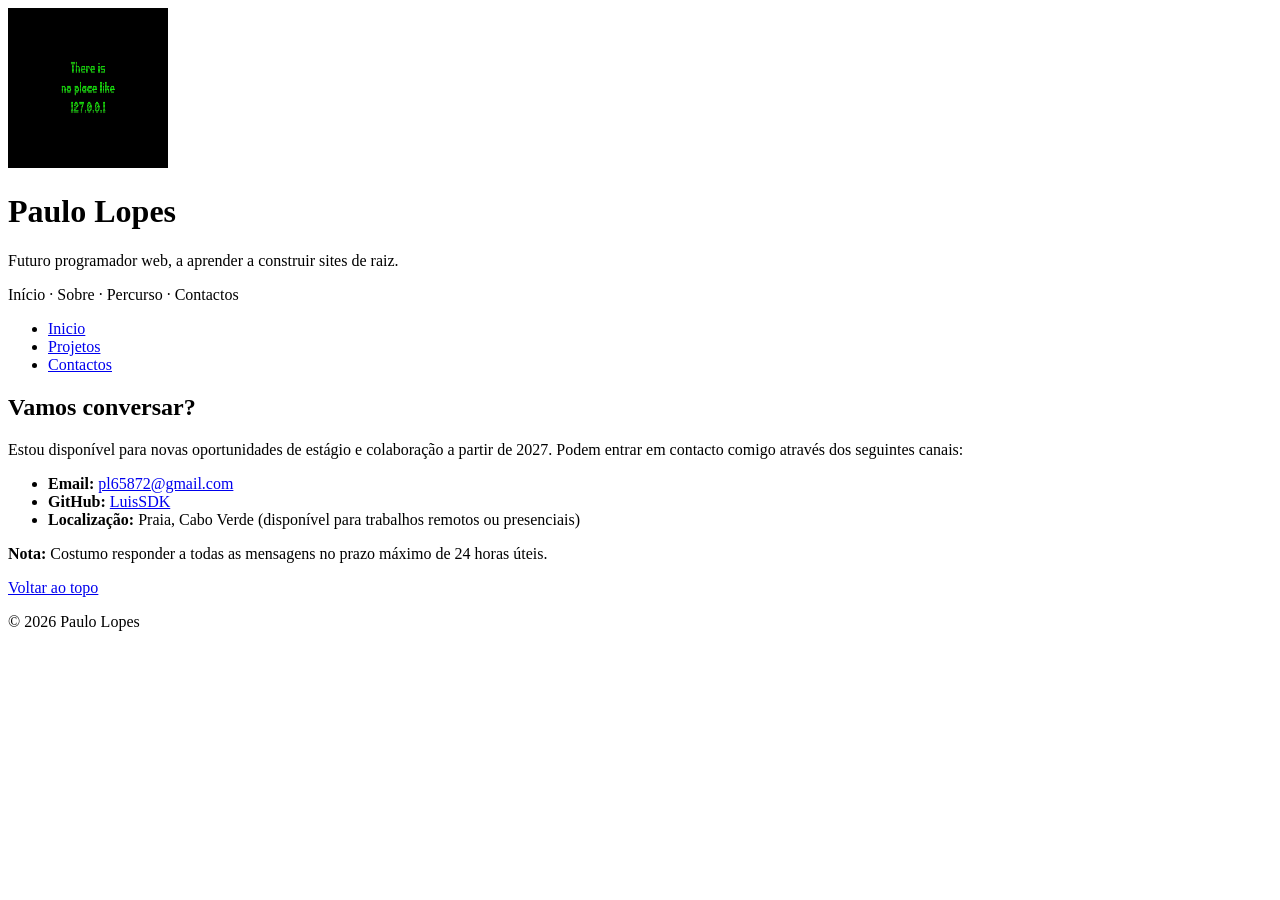
==== contactos.html @ 20312d38 "Adiciona navegacao multi-paginas listas e tabelas acessiveis" ====
<!DOCTYPE html>
<html lang="pt-PT">
<head>
    <meta charset="UTF-8">
    <meta name="viewport" content="width=device-width, initial-scale=1.0">
    <title>Paulo Lopes | Contactos</title>
</head>
<body>
    <header id="topo">
      <!-- Apresentação e Imagem -->
      <img
        src="imagens/foto.jpg"
        alt="foto de Paulo Lopes"
        width="160"
        height="160"
      />
      <h1>Paulo Lopes</h1>
      <p>
        Futuro programador web, a aprender a construir sites de raiz.
      </p>
      <nav>
        <p>Início · Sobre · Percurso · Contactos</p>
        <ul>
          <li><a href="index.html">Inicio</a></li>
          <li><a href="projetos.html">Projetos</a></li>
          <li><a href="contactos.html">Contactos</a></li>
        </ul>
      </nav> 
    </header>

    <main>
      <section>
        <h2>Vamos conversar?</h2>
        <p>
            Estou disponível para novas oportunidades de estágio e colaboração a 
            partir de 2027. Podem entrar em contacto comigo através dos seguintes 
            canais:
        </p>

        <ul>
          <li>
            <strong>Email:</strong>
            <a href="mailto:pl65872@gmail.com">pl65872@gmail.com</a>
          </li>
          <li>
            <strong>GitHub:</strong>
            <a href="https://github.com/LuisSDK" target="_blank" rel="noopener noreferrer">LuisSDK</a>
          </li>
          <li>
            <strong>Localização:</strong> Praia, Cabo Verde (disponível para trabalhos remotos ou presenciais)  
          </li>
        </ul>
        <aside>
          <p>
            <strong>Nota:</strong> Costumo responder a todas as mensagens no
            prazo máximo de 24 horas úteis.
          </p>
        </aside>
      </section>
    </main>

    <a href="#topo">Voltar ao topo</a>

    <footer>
      <p>&copy; 2026 Paulo Lopes</p>
    </footer>
    
</body>
</html>
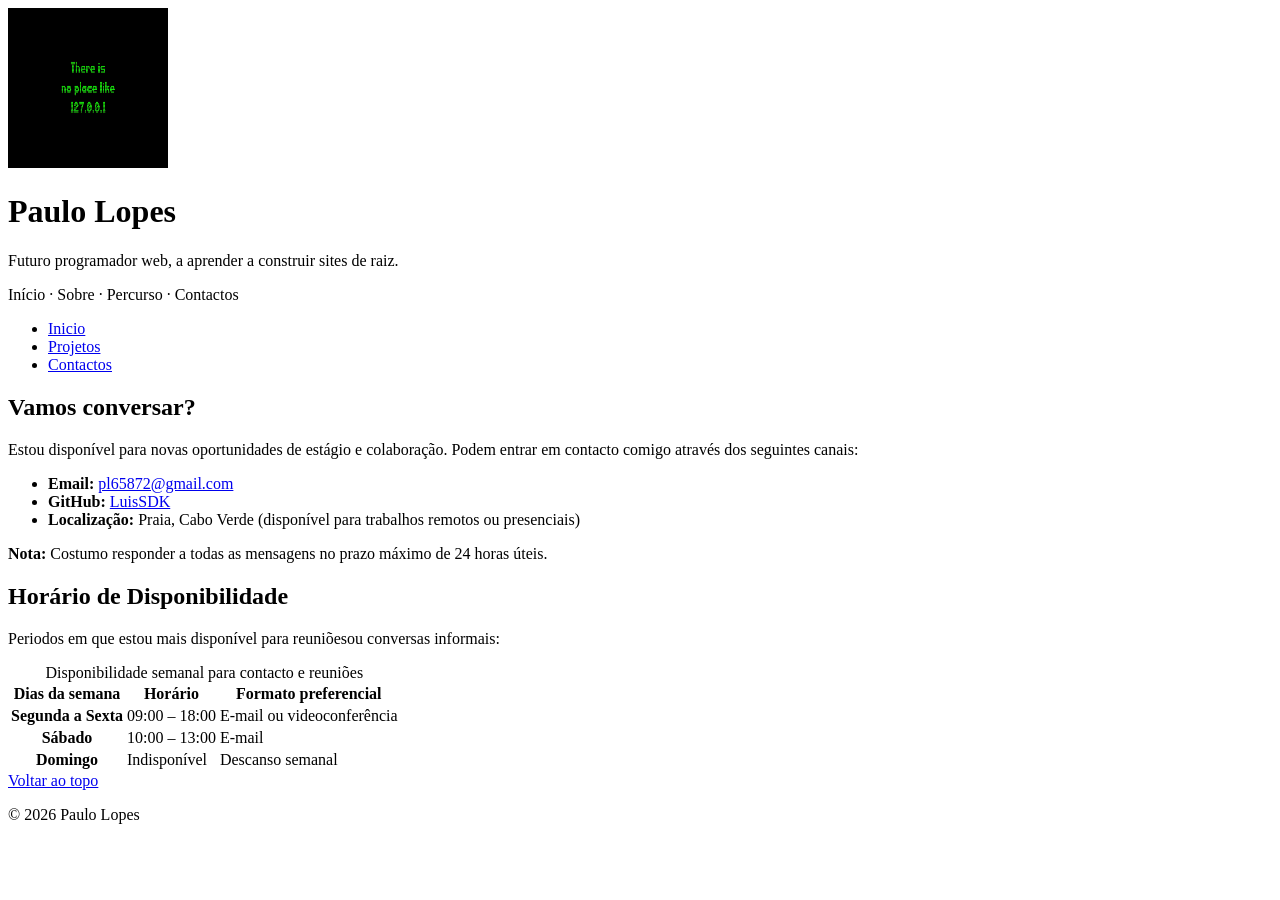
==== commit 6c2d9438: "Eliminadndo duplicaoces" ====
--- a/contactos.html
+++ b/contactos.html
@@ -30,10 +30,10 @@
 
     <main>
       <section>
+        <!-- Contactos Principais-->
         <h2>Vamos conversar?</h2>
         <p>
-            Estou disponível para novas oportunidades de estágio e colaboração a 
-            partir de 2027. Podem entrar em contacto comigo através dos seguintes 
+            Estou disponível para novas oportunidades de estágio e colaboração. Podem entrar em contacto comigo através dos seguintes 
             canais:
         </p>
 
@@ -57,6 +57,46 @@
           </p>
         </aside>
       </section>
+
+      <section>
+        <!--Disponibilidade-->
+        <h2>Horário de Disponibilidade</h2>
+        <p>
+          Periodos em que estou mais disponível para reuniõesou conversas informais:
+        </p>
+
+        <table>
+          <caption>
+            Disponibilidade semanal para contacto e reuniões
+          </caption>
+          <thead>
+            <tr>
+              <th scope="col">Dias da semana</th>
+              <th scope="col">Horário</th>
+              <th scope="col">Formato preferencial</th>
+            </tr>
+          </thead>
+          <tbody>
+            <tr>
+              <th scope="row">Segunda a Sexta</th>
+              <td>09:00 – 18:00</td>
+              <td>E-mail ou videoconferência</td>
+            </tr>
+            <tr>
+              <th scope="row">Sábado</th>
+              <td>10:00 – 13:00</td>
+              <td>E-mail</td>
+            </tr>
+            <tr>
+              <th scope="row">Domingo</th>
+              <td>Indisponível</td>
+              <td>Descanso semanal</td>
+            </tr>
+          </tbody>
+        </table>
+
+      </section>
+
     </main>
 
     <a href="#topo">Voltar ao topo</a>
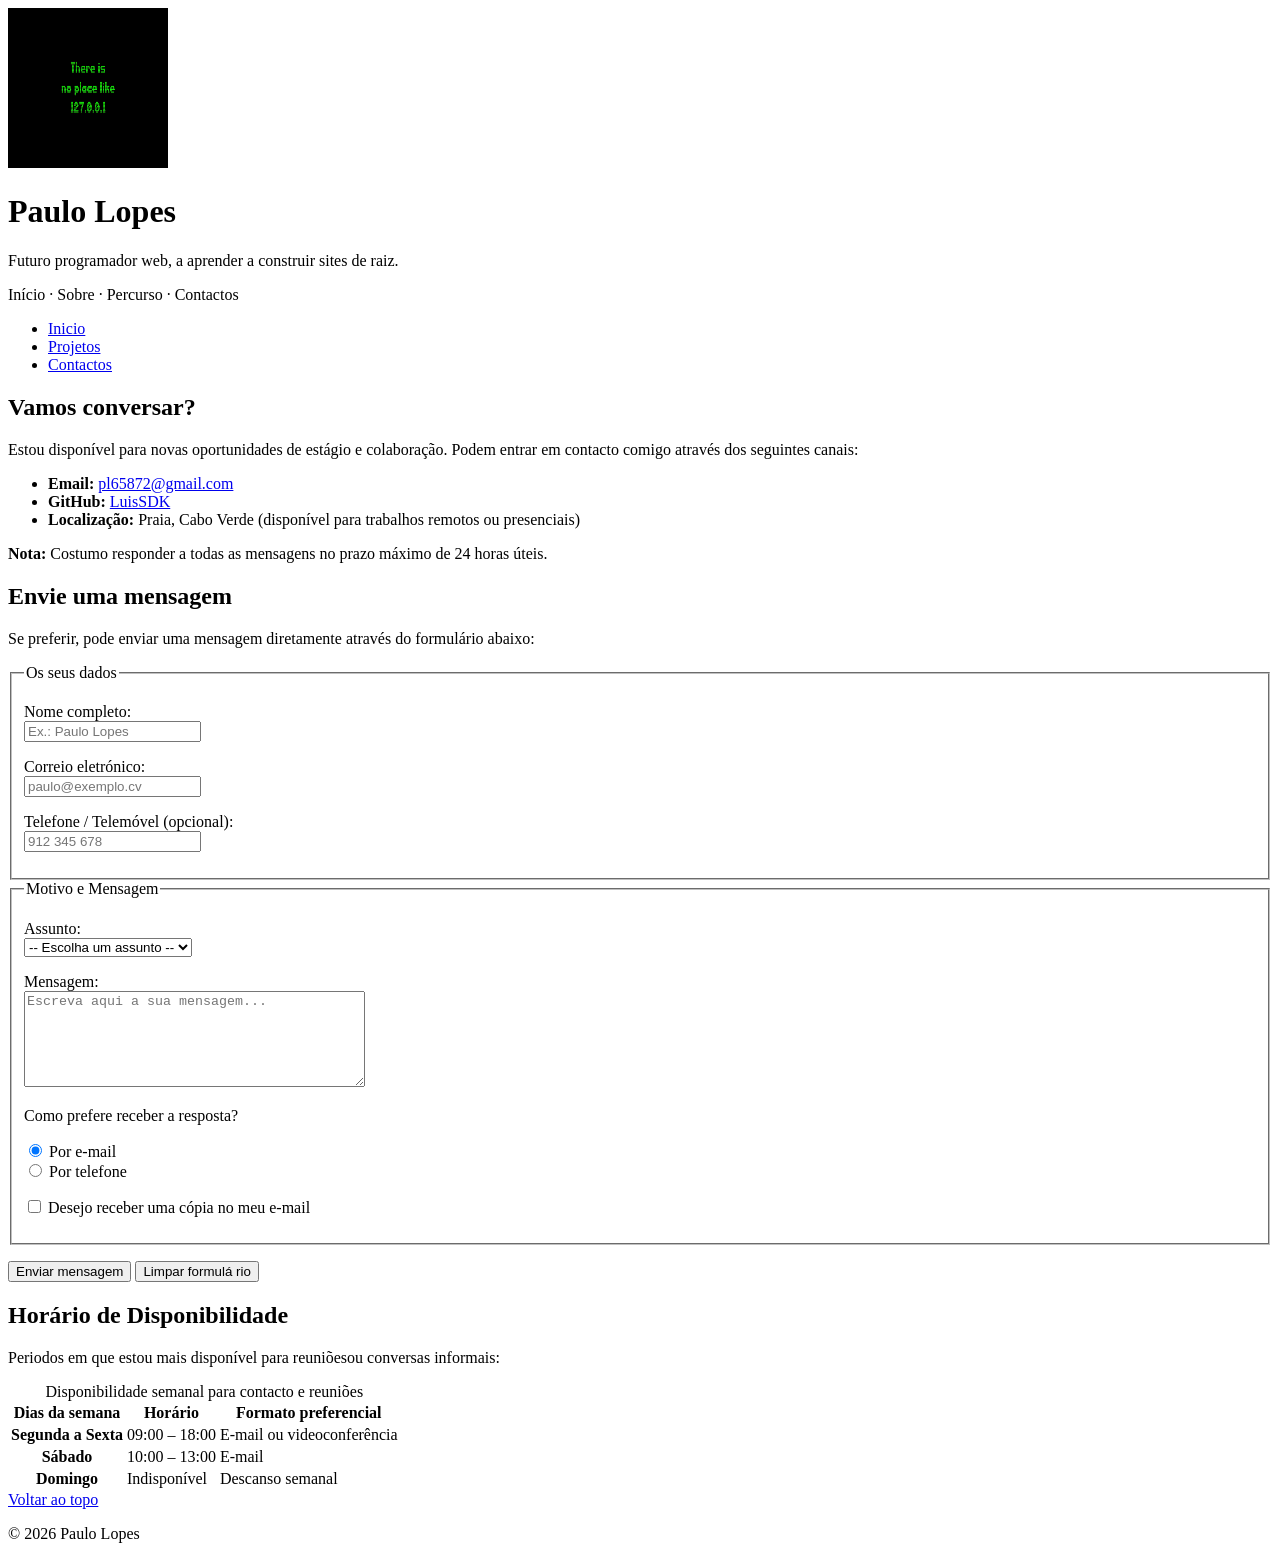
==== commit a57e7227: "Adiciona formulario de contacto estruturado e acessivel" ====
--- a/contactos.html
+++ b/contactos.html
@@ -1,11 +1,11 @@
-<!DOCTYPE html>
+<!doctype html>
 <html lang="pt-PT">
-<head>
-    <meta charset="UTF-8">
-    <meta name="viewport" content="width=device-width, initial-scale=1.0">
+  <head>
+    <meta charset="UTF-8" />
+    <meta name="viewport" content="width=device-width, initial-scale=1.0" />
     <title>Paulo Lopes | Contactos</title>
-</head>
-<body>
+  </head>
+  <body>
     <header id="topo">
       <!-- Apresentação e Imagem -->
       <img
@@ -15,9 +15,7 @@
         height="160"
       />
       <h1>Paulo Lopes</h1>
-      <p>
-        Futuro programador web, a aprender a construir sites de raiz.
-      </p>
+      <p>Futuro programador web, a aprender a construir sites de raiz.</p>
       <nav>
         <p>Início · Sobre · Percurso · Contactos</p>
         <ul>
@@ -25,7 +23,7 @@
           <li><a href="projetos.html">Projetos</a></li>
           <li><a href="contactos.html">Contactos</a></li>
         </ul>
-      </nav> 
+      </nav>
     </header>
 
     <main>
@@ -33,8 +31,8 @@
         <!-- Contactos Principais-->
         <h2>Vamos conversar?</h2>
         <p>
-            Estou disponível para novas oportunidades de estágio e colaboração. Podem entrar em contacto comigo através dos seguintes 
-            canais:
+          Estou disponível para novas oportunidades de estágio e colaboração.
+          Podem entrar em contacto comigo através dos seguintes canais:
         </p>
 
         <ul>
@@ -44,10 +42,16 @@
           </li>
           <li>
             <strong>GitHub:</strong>
-            <a href="https://github.com/LuisSDK" target="_blank" rel="noopener noreferrer">LuisSDK</a>
+            <a
+              href="https://github.com/LuisSDK"
+              target="_blank"
+              rel="noopener noreferrer"
+              >LuisSDK</a
+            >
           </li>
           <li>
-            <strong>Localização:</strong> Praia, Cabo Verde (disponível para trabalhos remotos ou presenciais)  
+            <strong>Localização:</strong> Praia, Cabo Verde (disponível para
+            trabalhos remotos ou presenciais)
           </li>
         </ul>
         <aside>
@@ -58,11 +62,111 @@
         </aside>
       </section>
 
+      <section id="formulario-contacto">
+        <!-- Formulário de Contacto -->
+        <h2>Envie uma mensagem</h2>
+        <p>
+          Se preferir, pode enviar uma mensagem diretamente através do
+          formulário abaixo:
+        </p>
+
+        <form action="#" method="post">
+          <!-- Os campos de formulário vão entrar aqui nos próximos passos -->
+          <fieldset>
+            <legend>Os seus dados</legend>
+            <p>
+              <label for="nome">Nome completo:</label><br />
+              <input
+                type="text"
+                id="nome"
+                name="nome"
+                placeholder="Ex.: Paulo Lopes"
+              />
+            </p>
+
+            <p>
+              <label for="email">Correio eletrónico:</label><br />
+              <input
+                type="email"
+                id="email"
+                name="email"
+                placeholder="paulo@exemplo.cv"
+              />
+            </p>
+
+            <p>
+              <label for="telefone">Telefone / Telemóvel (opcional):</label
+              ><br />
+              <input
+                type="tel"
+                id="telefone"
+                name="telefone"
+                placeholder="912 345 678"
+              />
+            </p>
+          </fieldset>
+
+          <fieldset>
+            <legend>Motivo e Mensagem</legend>
+            <p>
+              <label for="assunto">Assunto:</label><br />
+              <select id="assunto" name="assunto">
+                <option value="">-- Escolha um assunto --</option>
+                <option value="estagio">Proposta de estágio</option>
+                <option value="projeto">Projeto ou colaboração</option>
+                <option value="duvida">Dúvida / Troca de ideias</option>
+                <option value="outro">Outro assunto</option>
+              </select>
+            </p>
+
+            <p>
+              <label for="mensagem">Mensagem:</label><br />
+              <textarea
+                id="mensagem"
+                name="mensagem"
+                rows="6"
+                cols="40"
+                placeholder="Escreva aqui a sua mensagem..."
+              ></textarea>
+            </p>
+
+            <p>Como prefere receber a resposta?</p>
+            <p>
+              <input
+                type="radio"
+                id="pref-email"
+                name="preferencia"
+                value="email"
+                checked
+              />
+              <label for="pref-email">Por e-mail</label><br />
+              <input
+                type="radio"
+                id="pref-telefone"
+                name="preferencia"
+                value="telefone"
+              />
+              <label for="pref-telefone">Por telefone</label>
+            </p>
+
+            <p>
+              <input type="checkbox" id="copia" name="copia" value="sim" />
+              <label for="copia">Desejo receber uma cópia no meu e-mail</label>
+            </p>
+          </fieldset>
+          <p>
+            <button type="submit">Enviar mensagem</button>
+            <button type="reset">Limpar formulá rio</button>
+          </p>
+        </form>
+      </section>
+
       <section>
         <!--Disponibilidade-->
         <h2>Horário de Disponibilidade</h2>
         <p>
-          Periodos em que estou mais disponível para reuniõesou conversas informais:
+          Periodos em que estou mais disponível para reuniõesou conversas
+          informais:
         </p>
 
         <table>
@@ -94,9 +198,7 @@
             </tr>
           </tbody>
         </table>
-
       </section>
-
     </main>
 
     <a href="#topo">Voltar ao topo</a>
@@ -104,6 +206,5 @@
     <footer>
       <p>&copy; 2026 Paulo Lopes</p>
     </footer>
-    
-</body>
-</html>+  </body>
+</html>
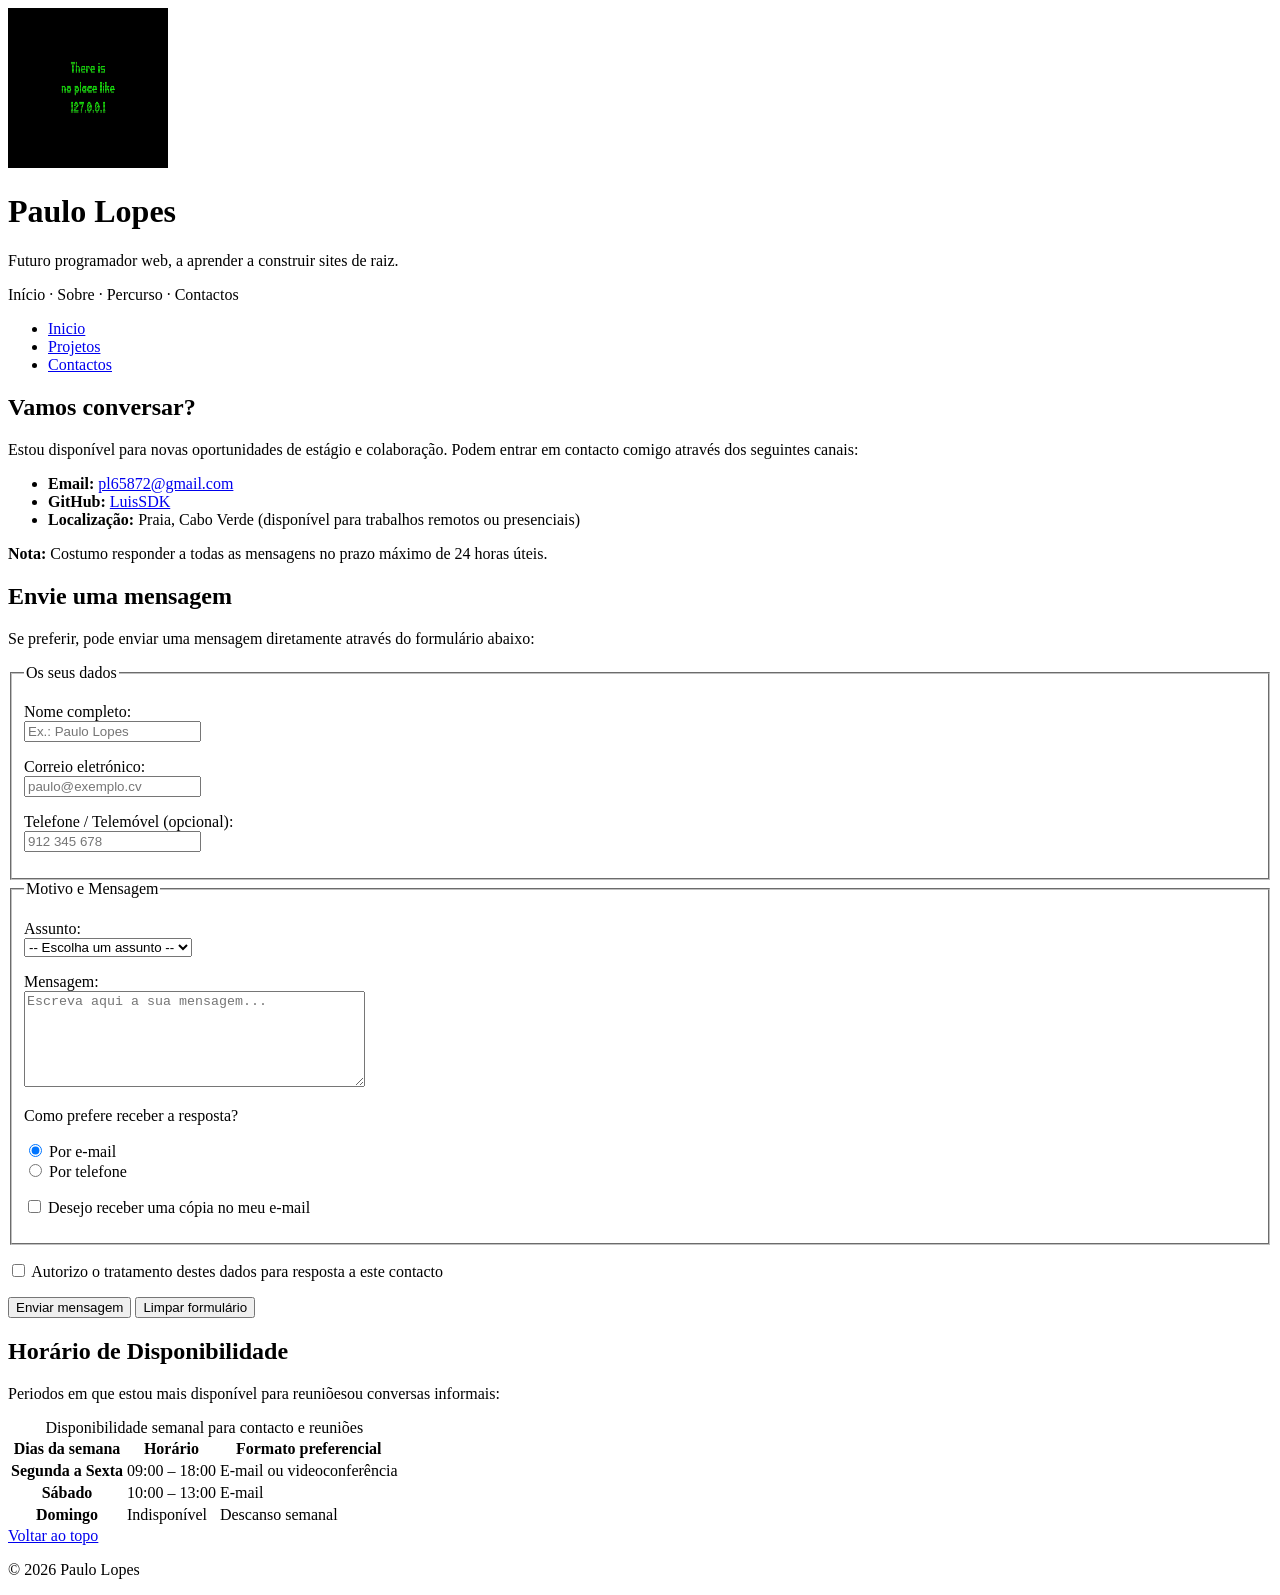
==== commit c5ca85a1: "Adiciona metadados SEO viewport favicon e validadcao HTML5" ====
--- a/contactos.html
+++ b/contactos.html
@@ -3,7 +3,15 @@
   <head>
     <meta charset="UTF-8" />
     <meta name="viewport" content="width=device-width, initial-scale=1.0" />
+    <meta
+      name="description"
+      content="Entre em contacto com Paulo Lopes para propostas de estágio, projetos de desenvolvimento web ou esclarecimento de dúvidas."
+    />
+    <meta name="author" content="Paulo Lopes" />
+
     <title>Paulo Lopes | Contactos</title>
+
+    <link rel="icon" type="image/svg+xml" href="imagens/favicon.svg" />
   </head>
   <body>
     <header id="topo">
@@ -81,6 +89,9 @@
                 id="nome"
                 name="nome"
                 placeholder="Ex.: Paulo Lopes"
+                minlength="3"
+                maxlength="80"
+                required
               />
             </p>
 
@@ -91,6 +102,7 @@
                 id="email"
                 name="email"
                 placeholder="paulo@exemplo.cv"
+                required
               />
             </p>
 
@@ -102,6 +114,8 @@
                 id="telefone"
                 name="telefone"
                 placeholder="912 345 678"
+                pattern="[0-9]{9}"
+                title="Indique um contacto telefónico válido com 9 algarismos"
               />
             </p>
           </fieldset>
@@ -110,7 +124,7 @@
             <legend>Motivo e Mensagem</legend>
             <p>
               <label for="assunto">Assunto:</label><br />
-              <select id="assunto" name="assunto">
+              <select id="assunto" name="assunto" required>
                 <option value="">-- Escolha um assunto --</option>
                 <option value="estagio">Proposta de estágio</option>
                 <option value="projeto">Projeto ou colaboração</option>
@@ -127,6 +141,9 @@
                 rows="6"
                 cols="40"
                 placeholder="Escreva aqui a sua mensagem..."
+                required
+                minlength="10"
+                maxlength="1000"
               ></textarea>
             </p>
 
@@ -155,8 +172,22 @@
             </p>
           </fieldset>
           <p>
+            <input
+              type="checkbox"
+              id="autorizacao"
+              name="autorizacao"
+              value="sim"
+              required
+            />
+            <label for="autorizacao"
+              >Autorizo o tratamento destes dados para resposta a este
+              contacto</label
+            >
+          </p>
+
+          <p>
             <button type="submit">Enviar mensagem</button>
-            <button type="reset">Limpar formulá rio</button>
+            <button type="reset">Limpar formulário</button>
           </p>
         </form>
       </section>
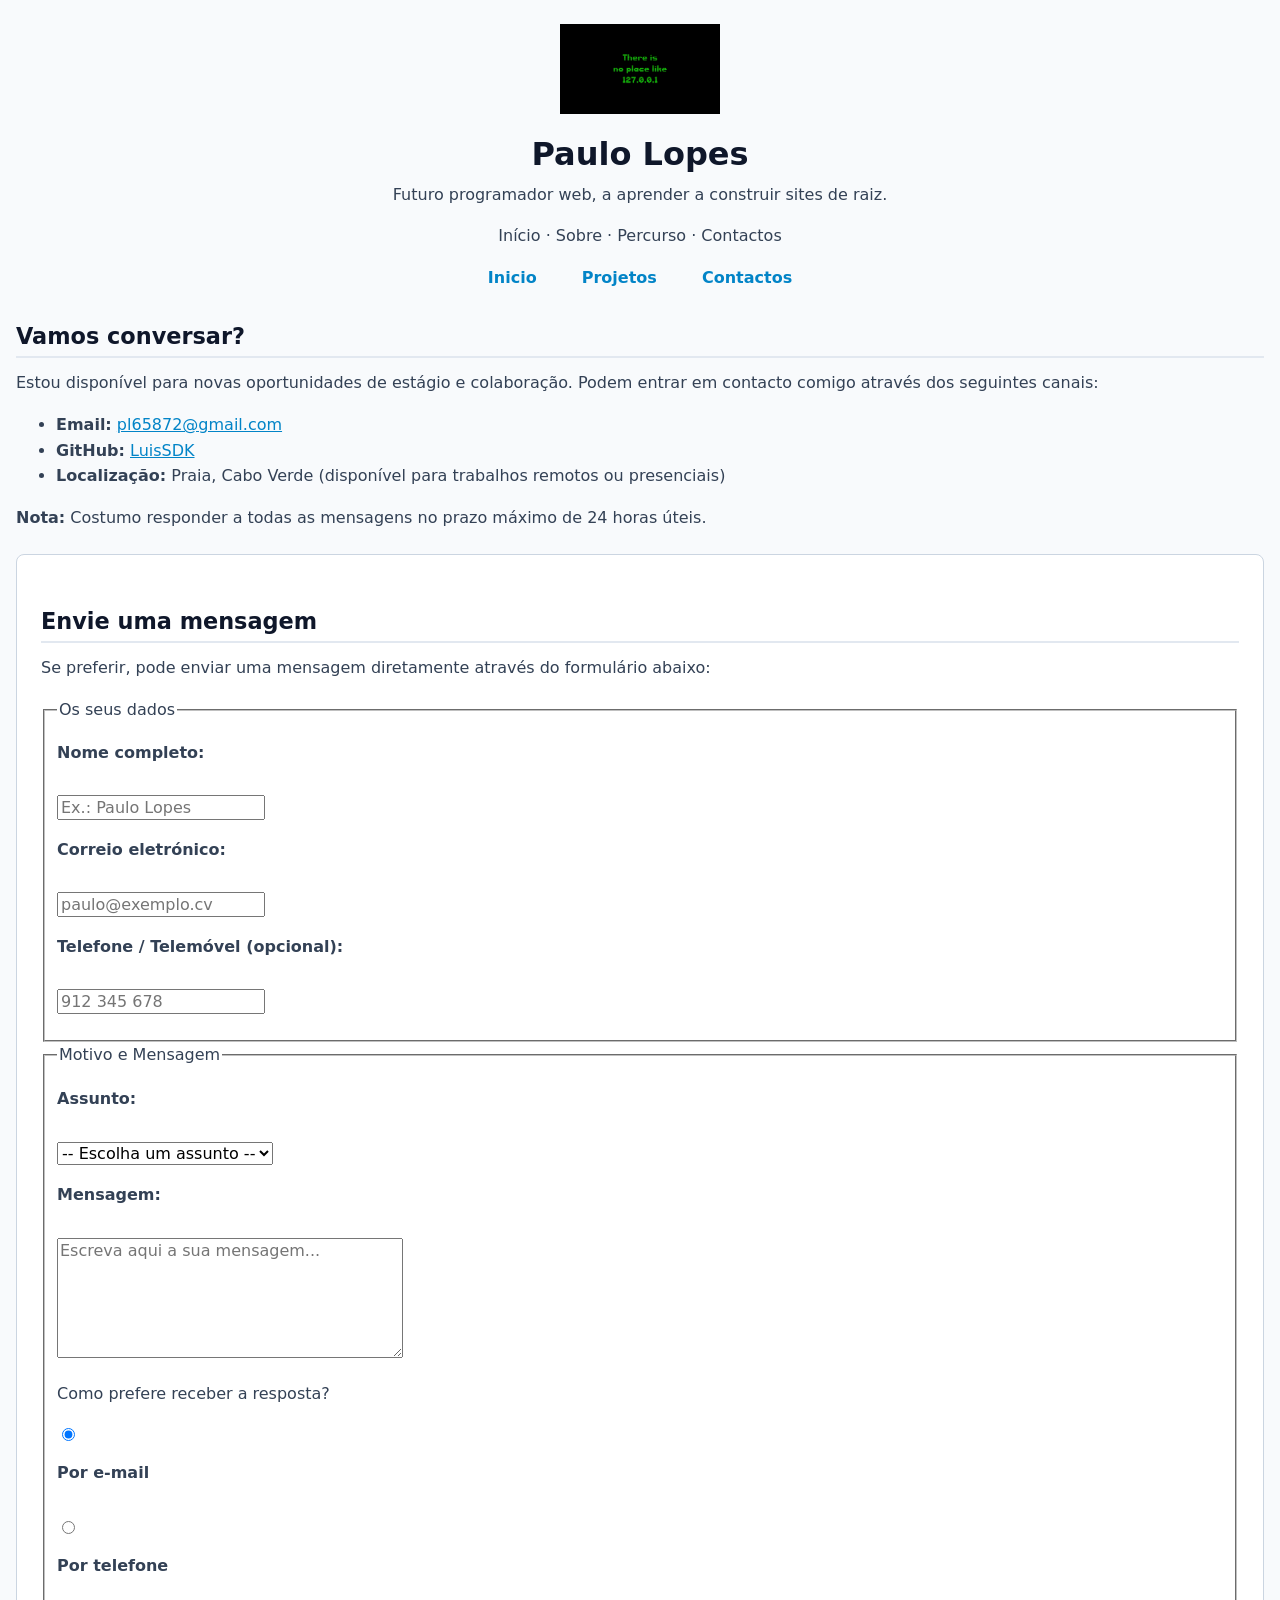
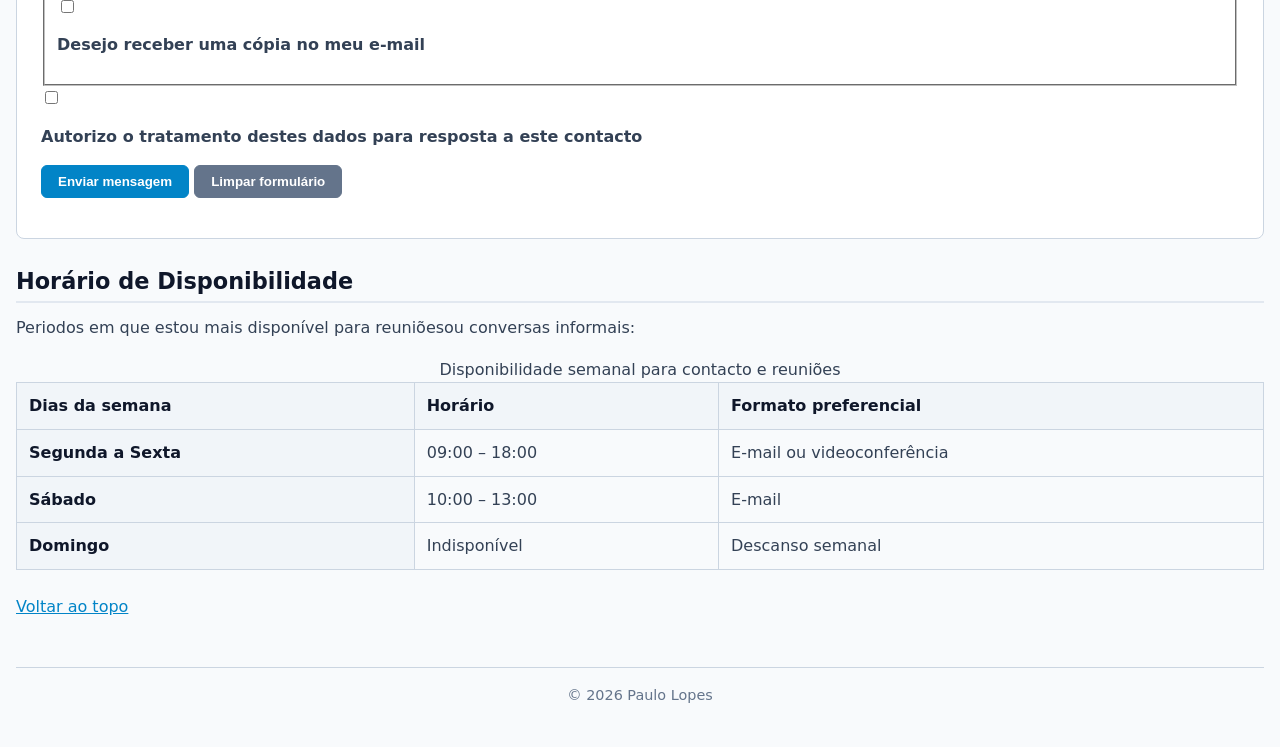
==== commit 8b8ead76: "Adiciona folha de estilos externa css/style.css com seletores de tipo classe e id" ====
--- a/contactos.html
+++ b/contactos.html
@@ -12,6 +12,7 @@
     <title>Paulo Lopes | Contactos</title>
 
     <link rel="icon" type="image/svg+xml" href="imagens/favicon.svg" />
+    <link rel="stylesheet" href="css/style.css" />
   </head>
   <body>
     <header id="topo">
@@ -186,8 +187,8 @@
           </p>
 
           <p>
-            <button type="submit">Enviar mensagem</button>
-            <button type="reset">Limpar formulário</button>
+            <button type="submit" class="botao">Enviar mensagem</button>
+            <button type="reset" class="botao botao-secundario">Limpar formulário</button>
           </p>
         </form>
       </section>
--- a/css/style.css
+++ b/css/style.css
@@ -0,0 +1,201 @@
+/* ==========================================================================
+   Portefólio Pessoal — Ana Martins
+   Folha de Estilos Principal (CSS I: Sintaxe e Seletores)
+   ========================================================================== */
+
+/* --------------------------------------------------------------------------
+   1. Seletores de Tipo (Estilos Globais e Tipografia)
+   -------------------------------------------------------------------------- */
+
+body {
+  font-family: system-ui, -apple-system, "Segoe UI", Roboto, sans-serif;
+  line-height: 1.6;
+  color: #334155;
+  background-color: #f8fafc;
+  margin: 0;
+  padding: 24px 16px;
+}
+
+/* Agrupamento de títulos */
+h1,
+h2,
+h3 {
+  color: #0f172a;
+  line-height: 1.25;
+}
+
+h1 {
+  font-size: 2rem;
+  margin-top: 12px;
+  margin-bottom: 8px;
+}
+
+h2 {
+  font-size: 1.4rem;
+  margin-top: 28px;
+  margin-bottom: 12px;
+  border-bottom: 2px solid #e2e8f0;
+  padding-bottom: 6px;
+}
+
+h3 {
+  font-size: 1.15rem;
+  margin-top: 20px;
+  margin-bottom: 8px;
+}
+
+p {
+  margin-top: 0;
+  margin-bottom: 16px;
+}
+
+a {
+  color: #0284c7;
+  text-decoration: underline;
+}
+
+img {
+  max-width: 100%;
+  height: auto;
+}
+
+header {
+  text-align: center;
+  margin-bottom: 32px;
+}
+
+footer {
+  text-align: center;
+  margin-top: 48px;
+  padding-top: 16px;
+  border-top: 1px solid #cbd5e1;
+  color: #64748b;
+  font-size: 0.9rem;
+}
+
+/* Tabelas */
+table {
+  width: 100%;
+  border-collapse: collapse;
+  margin-top: 16px;
+  margin-bottom: 24px;
+}
+
+th,
+td {
+  border: 1px solid #cbd5e1;
+  padding: 10px 12px;
+  text-align: left;
+}
+
+th {
+  background-color: #f1f5f9;
+  color: #0f172a;
+}
+
+/* Formulários */
+label {
+  display: block;
+  font-weight: 600;
+  margin-top: 12px;
+  margin-bottom: 4px;
+}
+
+input,
+select,
+textarea {
+  font-family: inherit;
+  font-size: 1rem;
+}
+
+/* --------------------------------------------------------------------------
+   2. Seletores Descendentes (Contexto)
+   -------------------------------------------------------------------------- */
+
+/* Menu de navegação */
+nav ul {
+  list-style: none;
+  padding: 0;
+  margin: 16px 0 0 0;
+}
+
+nav li {
+  display: inline-block;
+  margin: 0 8px;
+}
+
+nav a {
+  text-decoration: none;
+  color: #0284c7;
+  font-weight: 600;
+  padding: 6px 12px;
+}
+
+/* Citações em artigos */
+article blockquote {
+  margin: 0 0 8px 0;
+  font-style: italic;
+  color: #334155;
+}
+
+/* --------------------------------------------------------------------------
+   3. Seletores de Classe (Componentes Reutilizáveis)
+   -------------------------------------------------------------------------- */
+
+/* Cartões destacados (projetos e testemunhos) */
+.cartao {
+  background-color: #ffffff;
+  border: 1px solid #e2e8f0;
+  border-radius: 8px;
+  padding: 16px 20px;
+  margin-bottom: 20px;
+}
+
+/* Caixas de curiosidade e notas informativas */
+.curiosidade {
+  background-color: #f0fdf4;
+  border-left: 4px solid #16a34a;
+  padding: 12px 16px;
+  margin: 20px 0;
+}
+
+/* Texto destacado */
+.destaque {
+  font-weight: 600;
+  color: #0369a1;
+}
+
+/* Botões de ação */
+.botao {
+  display: inline-block;
+  background-color: #0284c7;
+  color: #ffffff;
+  padding: 8px 16px;
+  border: 1px solid #0284c7;
+  border-radius: 6px;
+  text-decoration: none;
+  font-weight: 600;
+  cursor: pointer;
+}
+
+.botao-secundario {
+  background-color: #64748b;
+  border-color: #64748b;
+  color: #ffffff;
+}
+
+/* --------------------------------------------------------------------------
+   4. Seletores de Identificador (Elementos Únicos)
+   -------------------------------------------------------------------------- */
+
+#formulario-contacto {
+  background-color: #ffffff;
+  border: 1px solid #cbd5e1;
+  border-radius: 8px;
+  padding: 24px;
+  margin-top: 24px;
+}
+
+#percurso {
+  margin-top: 32px;
+}
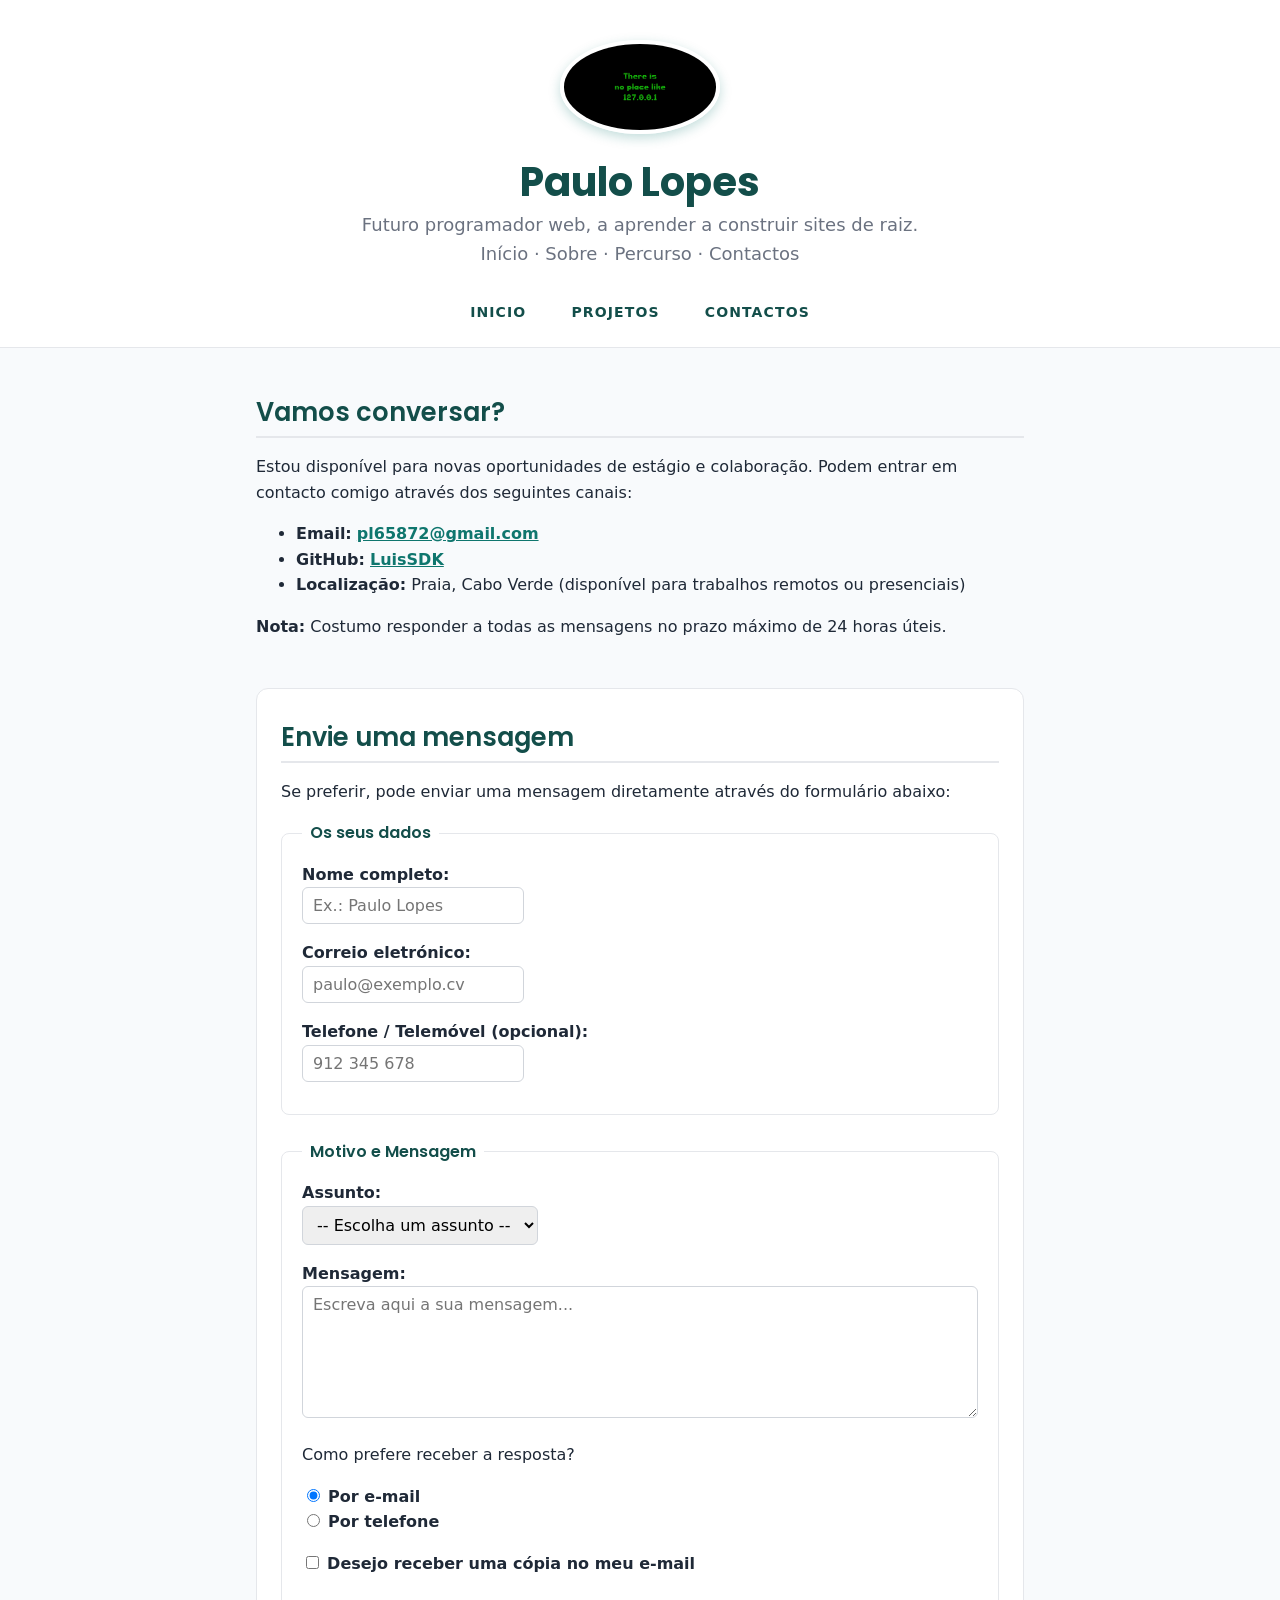
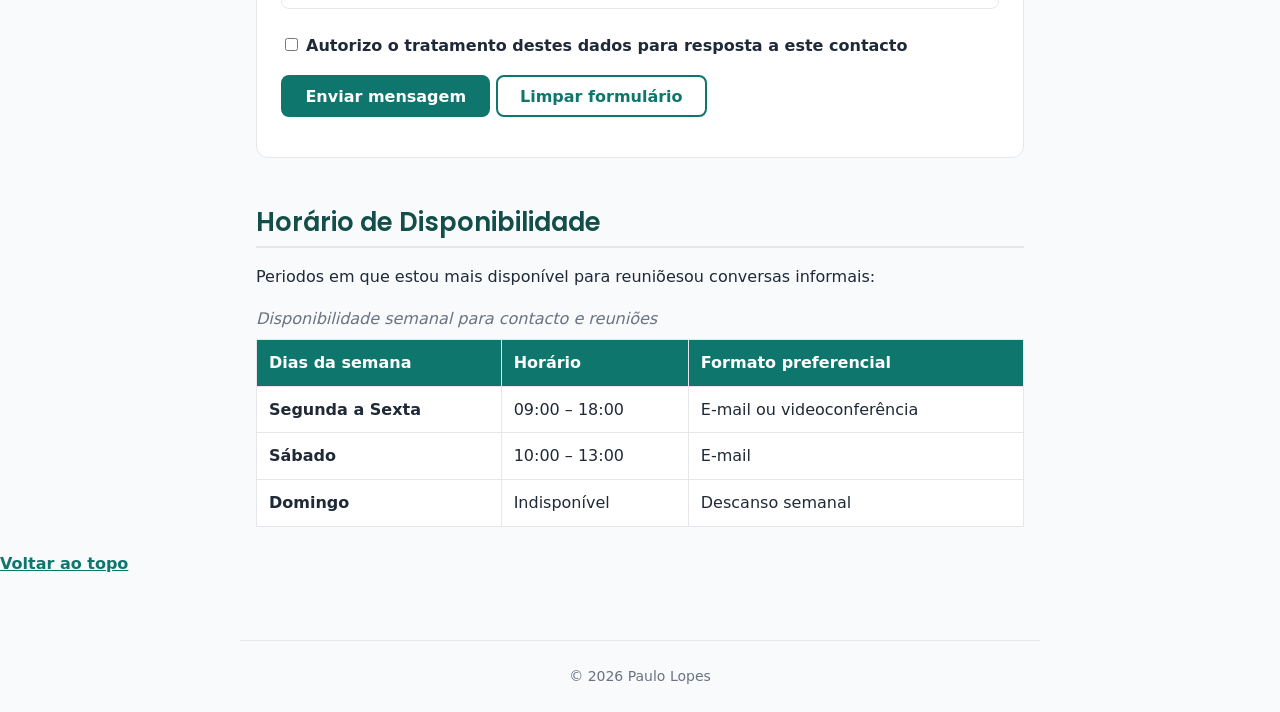
==== commit 21fa69ba: "Adiciona paleta de cores, fontes e box model ao portefolio" ====
--- a/contactos.html
+++ b/contactos.html
@@ -13,6 +13,12 @@
 
     <link rel="icon" type="image/svg+xml" href="imagens/favicon.svg" />
     <link rel="stylesheet" href="css/style.css" />
+    <link rel="preconnect" href="https://fonts.googleapis.com" />
+    <link rel="preconnect" href="https://fonts.gstatic.com" crossorigin />
+    <link
+      href="https://fonts.googleapis.com/css2?family=Poppins:wght@600;700&display=swap"
+      rel="stylesheet"
+    />
   </head>
   <body>
     <header id="topo">
@@ -188,7 +194,9 @@
 
           <p>
             <button type="submit" class="botao">Enviar mensagem</button>
-            <button type="reset" class="botao botao-secundario">Limpar formulário</button>
+            <button type="reset" class="botao botao-secundario">
+              Limpar formulário
+            </button>
           </p>
         </form>
       </section>
--- a/css/style.css
+++ b/css/style.css
@@ -1,57 +1,87 @@
 /* ==========================================================================
    Portefólio Pessoal — Ana Martins
-   Folha de Estilos Principal (CSS I: Sintaxe e Seletores)
+   Folha de Estilos Principal
    ========================================================================== */
 
-/* --------------------------------------------------------------------------
-   1. Seletores de Tipo (Estilos Globais e Tipografia)
-   -------------------------------------------------------------------------- */
+/* Paleta de cores
+   - Principal (verde-azulado): #0f766e
+   - Títulos:                   #134e4a
+   - Texto:                     #1f2937
+   - Texto secundário:          #6b7280
+   - Linhas e bordas:           #e5e7eb
+   - Fundo da página:           #f8fafc
+   - Fundo dos cartões:         #ffffff
+   - Realce (laranja):          #ea580c
+*/
+
+/* --------------------------------------------------------------------------
+   1. Base: caixas, corpo da página e largura do conteúdo
+   -------------------------------------------------------------------------- */
+
+/* A largura de cada caixa passa a incluir o padding e a borda */
+* {
+  box-sizing: border-box;
+}
 
 body {
-  font-family: system-ui, -apple-system, "Segoe UI", Roboto, sans-serif;
+  font-family:
+    system-ui,
+    -apple-system,
+    "Segoe UI",
+    Roboto,
+    sans-serif;
   line-height: 1.6;
-  color: #334155;
+  color: #1f2937;
   background-color: #f8fafc;
   margin: 0;
-  padding: 24px 16px;
-}
-
-/* Agrupamento de títulos */
+}
+
+/* Conteúdo centrado, com uma largura máxima confortável para ler */
+main {
+  max-width: 800px;
+  margin: 0 auto;
+  padding: 0 16px;
+}
+
+/* --------------------------------------------------------------------------
+   2. Texto e fontes
+   -------------------------------------------------------------------------- */
+
 h1,
 h2,
 h3 {
-  color: #0f172a;
+  font-family: "Poppins", system-ui, sans-serif;
+  color: #134e4a;
   line-height: 1.25;
 }
 
 h1 {
-  font-size: 2rem;
-  margin-top: 12px;
-  margin-bottom: 8px;
+  font-size: 2.5rem;
+  font-weight: 700;
+  margin: 16px 0 4px;
 }
 
 h2 {
-  font-size: 1.4rem;
-  margin-top: 28px;
-  margin-bottom: 12px;
-  border-bottom: 2px solid #e2e8f0;
-  padding-bottom: 6px;
+  font-size: 1.6rem;
+  font-weight: 600;
+  margin: 48px 0 16px;
+  padding-bottom: 8px;
+  border-bottom: 2px solid #e5e7eb;
 }
 
 h3 {
-  font-size: 1.15rem;
-  margin-top: 20px;
-  margin-bottom: 8px;
+  font-size: 1.2rem;
+  font-weight: 600;
+  margin: 0 0 8px;
 }
 
 p {
-  margin-top: 0;
-  margin-bottom: 16px;
+  margin: 0 0 16px;
 }
 
 a {
-  color: #0284c7;
-  text-decoration: underline;
+  color: #0f766e;
+  font-weight: 600;
 }
 
 img {
@@ -59,143 +89,196 @@
   height: auto;
 }
 
+/* --------------------------------------------------------------------------
+   3. Cabeçalho, menu e rodapé
+   -------------------------------------------------------------------------- */
+
 header {
+  background-color: #ffffff;
+  border-bottom: 1px solid #e5e7eb;
+  padding: 40px 16px 16px;
   text-align: center;
-  margin-bottom: 32px;
+}
+
+header img {
+  border: 4px solid #ffffff;
+  border-radius: 50%;
+  box-shadow: 0 4px 12px rgba(15, 118, 110, 0.25);
+}
+
+header p {
+  font-size: 1.125rem;
+  color: #6b7280;
+  margin-bottom: 0;
+}
+
+nav ul {
+  list-style: none;
+  margin: 24px 0 0;
+  padding: 0;
+}
+
+nav li {
+  display: inline-block;
+  margin: 0 4px;
+}
+
+nav a {
+  display: inline-block;
+  padding: 8px 16px;
+  font-size: 0.875rem;
+  text-transform: uppercase;
+  letter-spacing: 0.08em;
+  text-decoration: none;
+  color: #134e4a;
 }
 
 footer {
+  max-width: 800px;
+  margin: 64px auto 0;
+  padding: 24px 16px;
+  border-top: 1px solid #e5e7eb;
   text-align: center;
-  margin-top: 48px;
-  padding-top: 16px;
-  border-top: 1px solid #cbd5e1;
-  color: #64748b;
-  font-size: 0.9rem;
-}
-
-/* Tabelas */
+  font-size: 0.875rem;
+  color: #6b7280;
+}
+
+footer p {
+  margin: 0;
+}
+
+/* --------------------------------------------------------------------------
+   4. Tabelas e formulários
+   -------------------------------------------------------------------------- */
+
 table {
   width: 100%;
   border-collapse: collapse;
-  margin-top: 16px;
-  margin-bottom: 24px;
+  margin: 16px 0 24px;
+  background-color: #ffffff;
+}
+
+caption {
+  margin-bottom: 8px;
+  font-style: italic;
+  text-align: left;
+  color: #6b7280;
 }
 
 th,
 td {
-  border: 1px solid #cbd5e1;
   padding: 10px 12px;
+  border: 1px solid #e5e7eb;
   text-align: left;
 }
 
-th {
-  background-color: #f1f5f9;
-  color: #0f172a;
-}
-
-/* Formulários */
+thead th {
+  background-color: #0f766e;
+  color: #ffffff;
+}
+
+fieldset {
+  margin: 0 0 24px;
+  padding: 16px 20px;
+  border: 1px solid #e5e7eb;
+  border-radius: 8px;
+}
+
+legend {
+  padding: 0 8px;
+  font-family: "Poppins", system-ui, sans-serif;
+  font-weight: 600;
+  color: #134e4a;
+}
+
 label {
-  display: block;
-  font-weight: 600;
-  margin-top: 12px;
-  margin-bottom: 4px;
+  font-weight: 600;
 }
 
 input,
 select,
 textarea {
+  padding: 8px 10px;
+  border: 1px solid #d1d5db;
+  border-radius: 6px;
   font-family: inherit;
   font-size: 1rem;
 }
 
-/* --------------------------------------------------------------------------
-   2. Seletores Descendentes (Contexto)
-   -------------------------------------------------------------------------- */
-
-/* Menu de navegação */
-nav ul {
-  list-style: none;
-  padding: 0;
-  margin: 16px 0 0 0;
-}
-
-nav li {
-  display: inline-block;
-  margin: 0 8px;
-}
-
-nav a {
-  text-decoration: none;
-  color: #0284c7;
-  font-weight: 600;
-  padding: 6px 12px;
-}
-
-/* Citações em artigos */
-article blockquote {
-  margin: 0 0 8px 0;
+/* Sem border-box, os 100% + padding + borda sairiam do fieldset */
+textarea {
+  width: 100%;
+}
+
+/* --------------------------------------------------------------------------
+   5. Componentes reutilizáveis (classes)
+   -------------------------------------------------------------------------- */
+
+.cartao {
+  background-color: #ffffff;
+  border: 1px solid #e5e7eb;
+  border-radius: 12px;
+  padding: 20px 24px;
+  margin-bottom: 24px;
+  box-shadow: 0 2px 8px rgba(15, 23, 42, 0.08);
+}
+
+.cartao blockquote {
+  margin: 0 0 12px;
+  font-size: 1.125rem;
   font-style: italic;
-  color: #334155;
-}
-
-/* --------------------------------------------------------------------------
-   3. Seletores de Classe (Componentes Reutilizáveis)
-   -------------------------------------------------------------------------- */
-
-/* Cartões destacados (projetos e testemunhos) */
-.cartao {
-  background-color: #ffffff;
-  border: 1px solid #e2e8f0;
-  border-radius: 8px;
+  color: #134e4a;
+}
+
+.curiosidade {
+  background-color: #fff7ed;
+  border-left: 4px solid #ea580c;
+  border-radius: 0 8px 8px 0;
   padding: 16px 20px;
-  margin-bottom: 20px;
-}
-
-/* Caixas de curiosidade e notas informativas */
-.curiosidade {
-  background-color: #f0fdf4;
-  border-left: 4px solid #16a34a;
-  padding: 12px 16px;
-  margin: 20px 0;
-}
-
-/* Texto destacado */
+  margin: 24px 0;
+}
+
+.curiosidade p {
+  margin: 0;
+}
+
 .destaque {
-  font-weight: 600;
-  color: #0369a1;
-}
-
-/* Botões de ação */
+  font-weight: 700;
+  color: #0f766e;
+}
+
+/* Padding em em: cresce e encolhe com o tamanho da letra do botão */
 .botao {
   display: inline-block;
-  background-color: #0284c7;
+  padding: 0.6em 1.4em;
+  font-family: inherit;
+  font-size: 1rem;
+  font-weight: 600;
   color: #ffffff;
-  padding: 8px 16px;
-  border: 1px solid #0284c7;
-  border-radius: 6px;
+  background-color: #0f766e;
+  border: 2px solid #0f766e;
+  border-radius: 8px;
   text-decoration: none;
-  font-weight: 600;
   cursor: pointer;
 }
 
 .botao-secundario {
-  background-color: #64748b;
-  border-color: #64748b;
-  color: #ffffff;
-}
-
-/* --------------------------------------------------------------------------
-   4. Seletores de Identificador (Elementos Únicos)
+  color: #0f766e;
+  background-color: #ffffff;
+}
+
+/* --------------------------------------------------------------------------
+   6. Elementos únicos (id)
    -------------------------------------------------------------------------- */
 
 #formulario-contacto {
   background-color: #ffffff;
-  border: 1px solid #cbd5e1;
-  border-radius: 8px;
-  padding: 24px;
+  border: 1px solid #e5e7eb;
+  border-radius: 12px;
+  padding: 8px 24px 24px;
+  margin-top: 48px;
+}
+
+#formulario-contacto h2 {
   margin-top: 24px;
 }
-
-#percurso {
-  margin-top: 32px;
-}
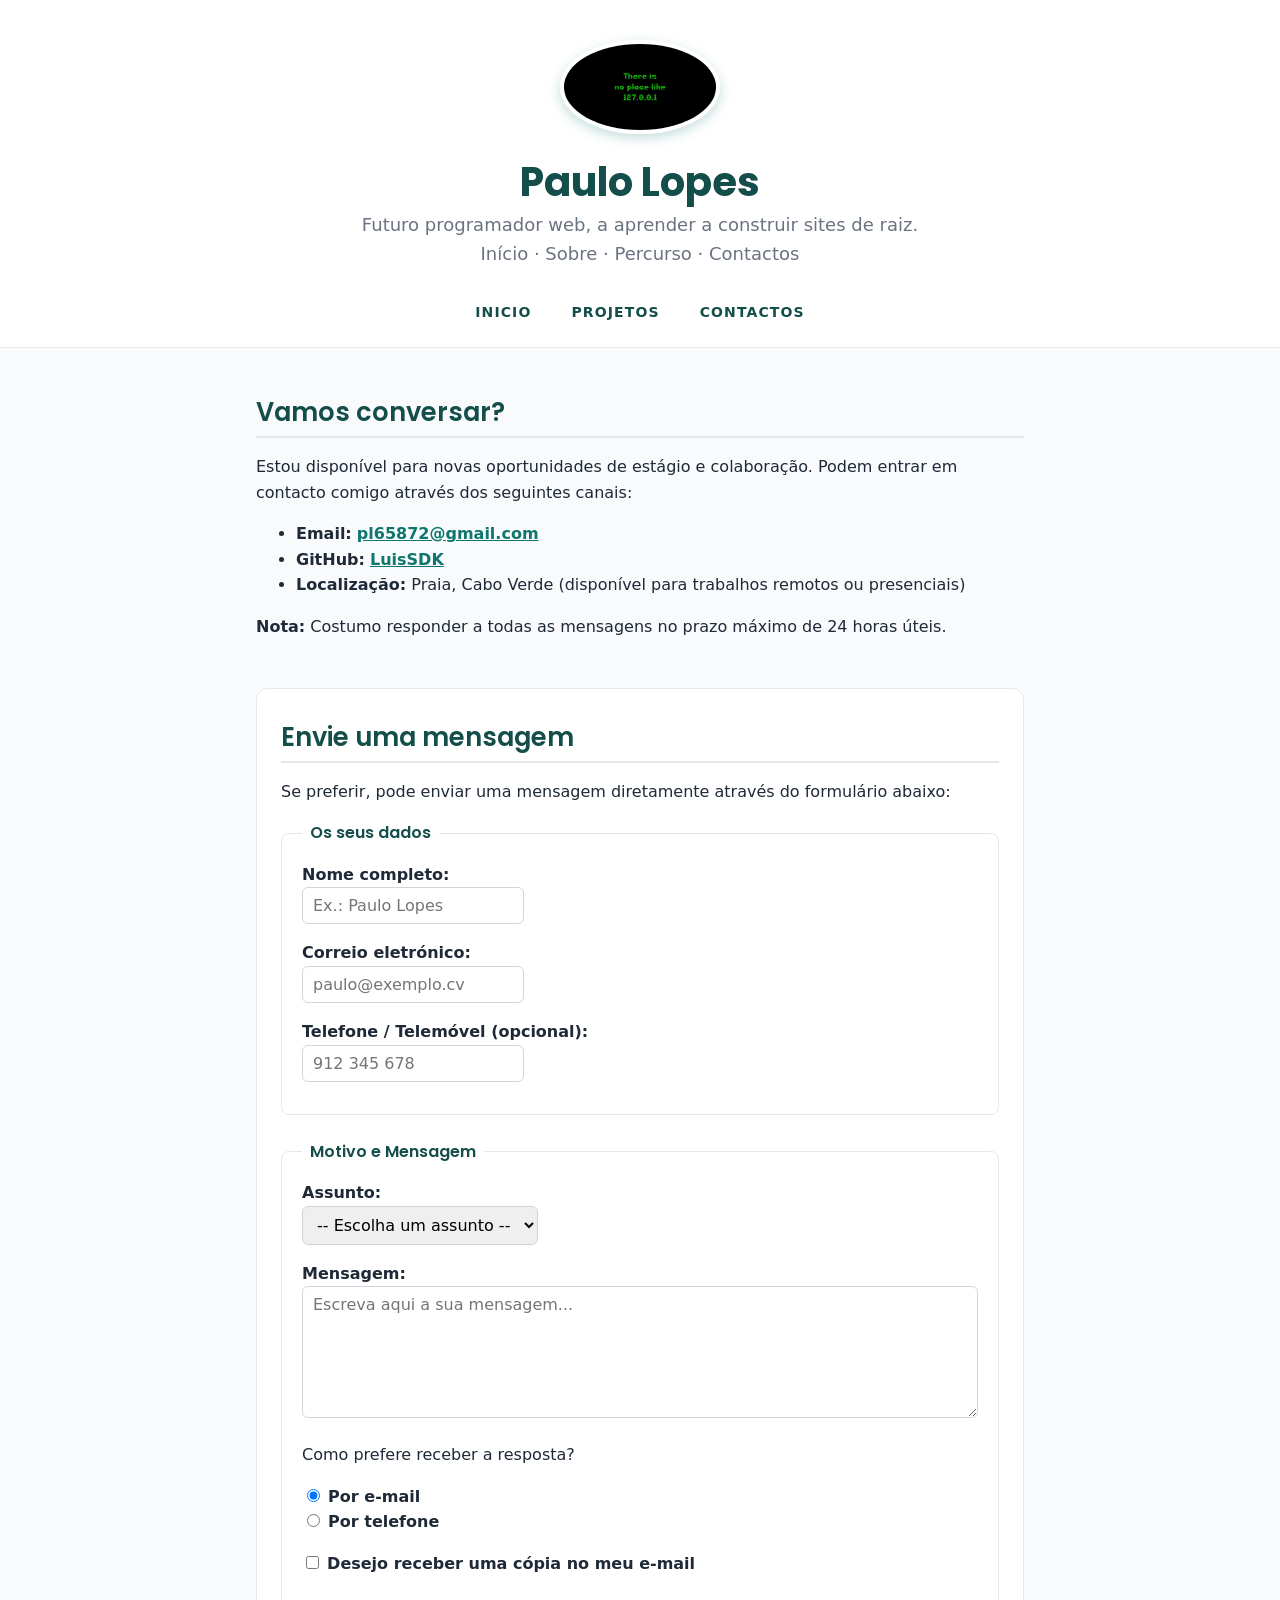
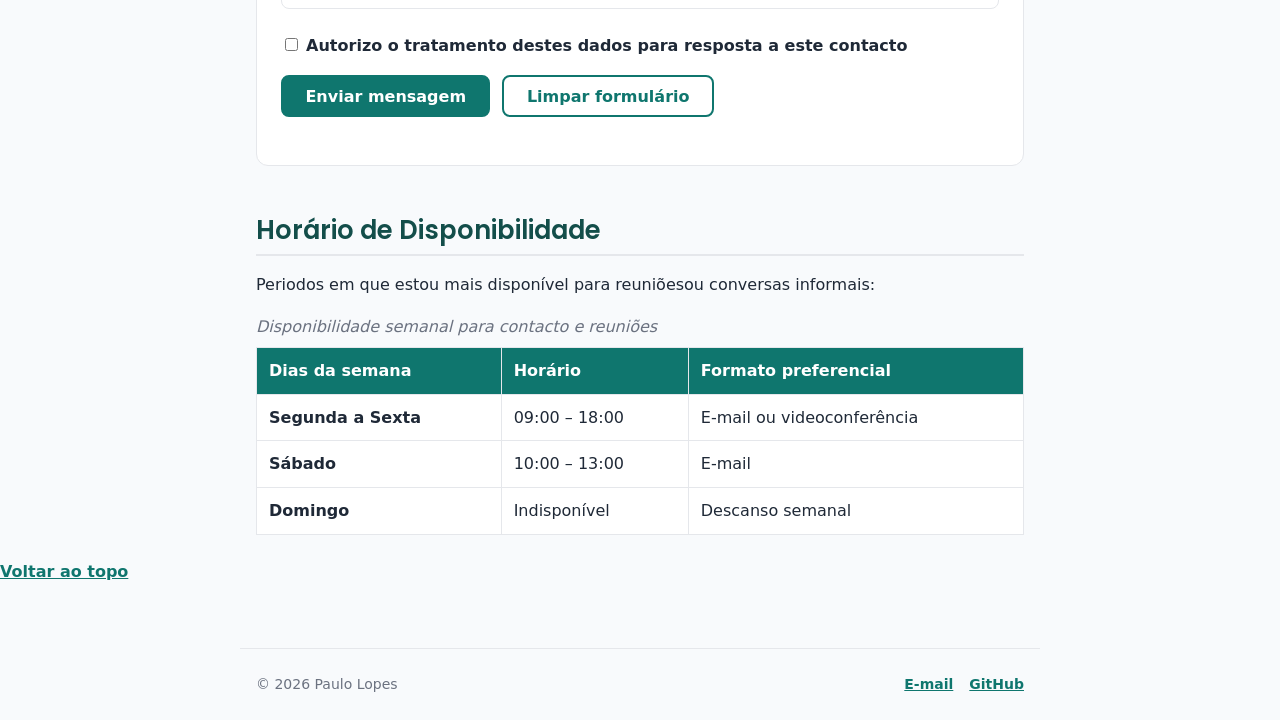
==== commit 56da2a0e: "Adiciona layout com Flexbox e Grid e media queries ao portefolio" ====
--- a/contactos.html
+++ b/contactos.html
@@ -192,12 +192,12 @@
             >
           </p>
 
-          <p>
+          <div class="acoes">
             <button type="submit" class="botao">Enviar mensagem</button>
             <button type="reset" class="botao botao-secundario">
               Limpar formulário
             </button>
-          </p>
+          </div>
         </form>
       </section>
 
@@ -209,35 +209,37 @@
           informais:
         </p>
 
-        <table>
-          <caption>
-            Disponibilidade semanal para contacto e reuniões
-          </caption>
-          <thead>
-            <tr>
-              <th scope="col">Dias da semana</th>
-              <th scope="col">Horário</th>
-              <th scope="col">Formato preferencial</th>
-            </tr>
-          </thead>
-          <tbody>
-            <tr>
-              <th scope="row">Segunda a Sexta</th>
-              <td>09:00 – 18:00</td>
-              <td>E-mail ou videoconferência</td>
-            </tr>
-            <tr>
-              <th scope="row">Sábado</th>
-              <td>10:00 – 13:00</td>
-              <td>E-mail</td>
-            </tr>
-            <tr>
-              <th scope="row">Domingo</th>
-              <td>Indisponível</td>
-              <td>Descanso semanal</td>
-            </tr>
-          </tbody>
-        </table>
+        <div class="tabela-responsiva">
+          <table>
+            <caption>
+              Disponibilidade semanal para contacto e reuniões
+            </caption>
+            <thead>
+              <tr>
+                <th scope="col">Dias da semana</th>
+                <th scope="col">Horário</th>
+                <th scope="col">Formato preferencial</th>
+              </tr>
+            </thead>
+            <tbody>
+              <tr>
+                <th scope="row">Segunda a Sexta</th>
+                <td>09:00 – 18:00</td>
+                <td>E-mail ou videoconferência</td>
+              </tr>
+              <tr>
+                <th scope="row">Sábado</th>
+                <td>10:00 – 13:00</td>
+                <td>E-mail</td>
+              </tr>
+              <tr>
+                <th scope="row">Domingo</th>
+                <td>Indisponível</td>
+                <td>Descanso semanal</td>
+              </tr>
+            </tbody>
+          </table>
+        </div>
       </section>
     </main>
 
@@ -245,6 +247,17 @@
 
     <footer>
       <p>&copy; 2026 Paulo Lopes</p>
+      <ul class="redes">
+        <li><a href="mailto:pl65872@gmail.com">E-mail</a></li>
+        <li>
+          <a
+            href="https://github.com/LuisSDK"
+            target="_blank"
+            rel="noreferrer noopener"
+            >GitHub</a
+          >
+        </li>
+      </ul>
     </footer>
   </body>
 </html>
--- a/css/style.css
+++ b/css/style.css
@@ -1,6 +1,7 @@
 /* ==========================================================================
    Portefólio Pessoal — Ana Martins
-   Folha de Estilos Principal
+   Folha de Estilos Principal (mobile-first: primeiro o telemóvel,
+   depois os ecrãs maiores, na secção 7)
    ========================================================================== */
 
 /* Paleta de cores
@@ -56,13 +57,13 @@
 }
 
 h1 {
-  font-size: 2.5rem;
+  font-size: 2rem;
   font-weight: 700;
   margin: 16px 0 4px;
 }
 
 h2 {
-  font-size: 1.6rem;
+  font-size: 1.4rem;
   font-weight: 600;
   margin: 48px 0 16px;
   padding-bottom: 8px;
@@ -96,7 +97,7 @@
 header {
   background-color: #ffffff;
   border-bottom: 1px solid #e5e7eb;
-  padding: 40px 16px 16px;
+  padding: 24px 16px 16px;
   text-align: center;
 }
 
@@ -112,15 +113,16 @@
   margin-bottom: 0;
 }
 
+/* O menu é uma caixa flexível: os links ficam lado a lado e,
+   se não couberem, passam para a linha de baixo */
 nav ul {
+  display: flex;
+  flex-wrap: wrap;
+  justify-content: center;
+  gap: 8px;
   list-style: none;
   margin: 24px 0 0;
   padding: 0;
-}
-
-nav li {
-  display: inline-block;
-  margin: 0 4px;
 }
 
 nav a {
@@ -133,12 +135,16 @@
   color: #134e4a;
 }
 
+/* No telemóvel, o rodapé é uma coluna; nos ecrãs maiores, uma linha */
 footer {
+  display: flex;
+  flex-direction: column;
+  align-items: center;
+  gap: 8px;
   max-width: 800px;
   margin: 64px auto 0;
   padding: 24px 16px;
   border-top: 1px solid #e5e7eb;
-  text-align: center;
   font-size: 0.875rem;
   color: #6b7280;
 }
@@ -147,14 +153,28 @@
   margin: 0;
 }
 
+.redes {
+  display: flex;
+  gap: 16px;
+  list-style: none;
+  margin: 0;
+  padding: 0;
+}
+
 /* --------------------------------------------------------------------------
    4. Tabelas e formulários
    -------------------------------------------------------------------------- */
+
+/* A caixa à volta da tabela desliza para o lado se a tabela não couber */
+.tabela-responsiva {
+  overflow-x: auto;
+  margin: 16px 0 24px;
+}
 
 table {
   width: 100%;
+  min-width: 560px;
   border-collapse: collapse;
-  margin: 16px 0 24px;
   background-color: #ffffff;
 }
 
@@ -267,6 +287,46 @@
   background-color: #ffffff;
 }
 
+/* Competências em "etiquetas" lado a lado, que mudam de linha sozinhas */
+.etiquetas {
+  display: flex;
+  flex-wrap: wrap;
+  gap: 8px;
+  list-style: none;
+  margin: 0 0 24px;
+  padding: 0;
+}
+
+.etiquetas li {
+  padding: 4px 14px;
+  font-size: 0.875rem;
+  color: #134e4a;
+  background-color: #f0fdfa;
+  border: 1px solid #99f6e4;
+  border-radius: 999px;
+}
+
+/* Botões lado a lado, alinhados ao centro, com espaço entre eles */
+.acoes {
+  display: flex;
+  flex-wrap: wrap;
+  align-items: center;
+  gap: 12px;
+  margin: 16px 0 24px;
+}
+
+/* Grelha de projetos: uma coluna no telemóvel (duas na secção 7) */
+.grelha-projetos {
+  display: grid;
+  grid-template-columns: 1fr;
+  gap: 24px;
+}
+
+/* Na grelha, o espaço entre os cartões é dado pelo gap */
+.grelha-projetos .cartao {
+  margin-bottom: 0;
+}
+
 /* --------------------------------------------------------------------------
    6. Elementos únicos (id)
    -------------------------------------------------------------------------- */
@@ -282,3 +342,31 @@
 #formulario-contacto h2 {
   margin-top: 24px;
 }
+
+/* --------------------------------------------------------------------------
+   7. Ecrãs maiores (media queries)
+   -------------------------------------------------------------------------- */
+
+/* A partir de 768px de largura (tablets e computadores) */
+@media (min-width: 768px) {
+  h1 {
+    font-size: 2.5rem;
+  }
+
+  h2 {
+    font-size: 1.6rem;
+  }
+
+  header {
+    padding-top: 40px;
+  }
+
+  footer {
+    flex-direction: row;
+    justify-content: space-between;
+  }
+
+  .grelha-projetos {
+    grid-template-columns: repeat(2, 1fr);
+  }
+}
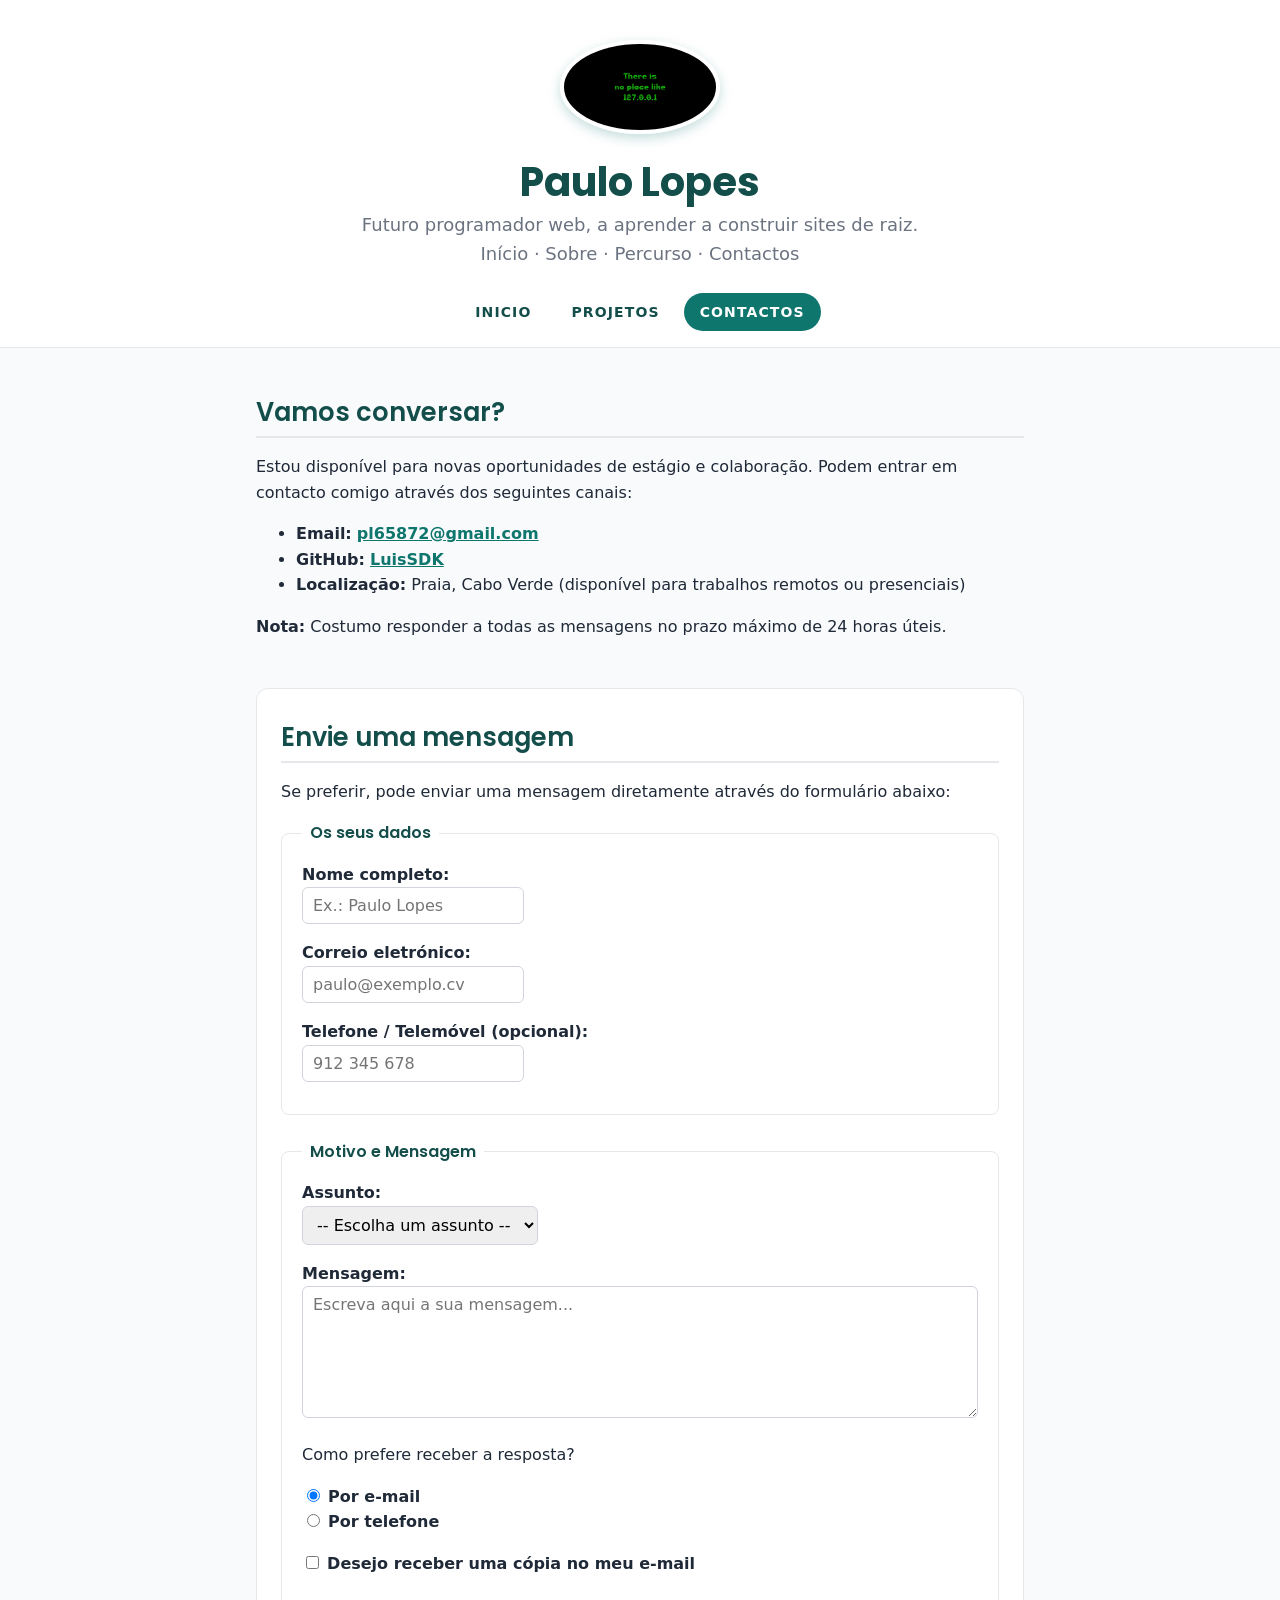
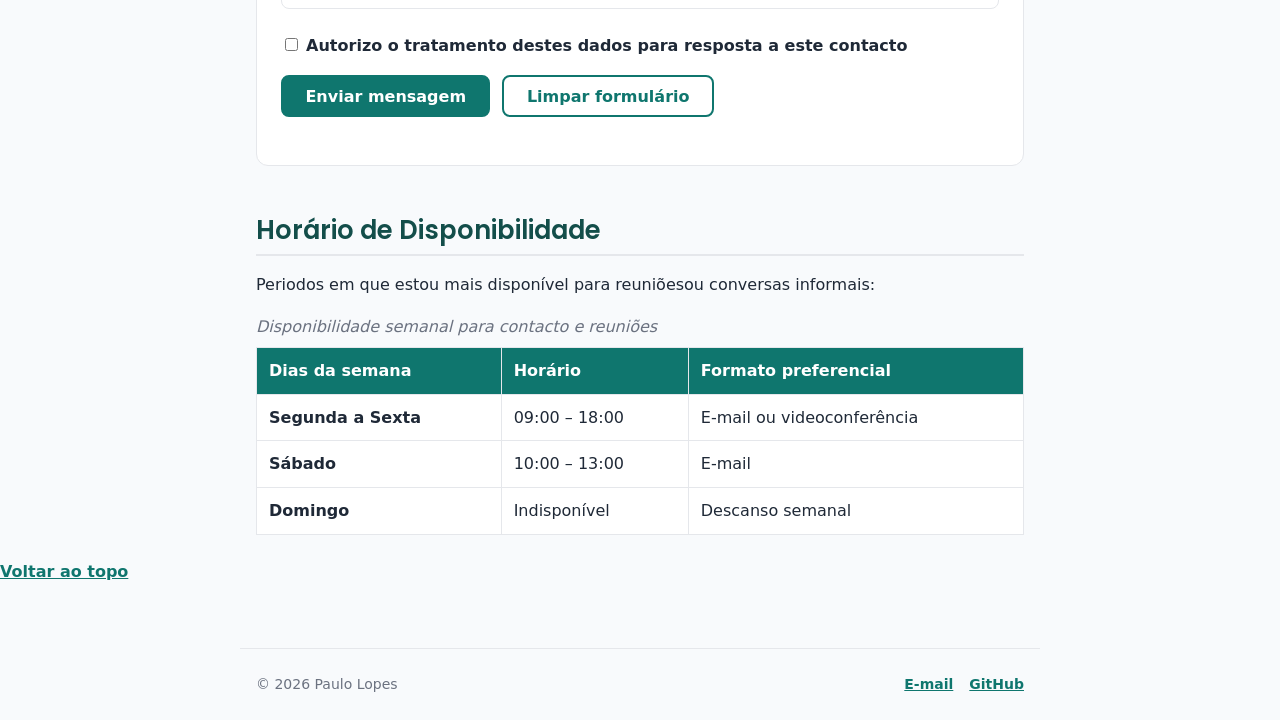
==== commit 8a032f26: "Adiciona multimedia, variaveis, efeitos e acessibilidade ao portefolio" ====
--- a/contactos.html
+++ b/contactos.html
@@ -21,6 +21,8 @@
     />
   </head>
   <body>
+    <a href="#conteudo" class="saltar">Saltar para o conteúdo</a>
+
     <header id="topo">
       <!-- Apresentação e Imagem -->
       <img
@@ -31,17 +33,17 @@
       />
       <h1>Paulo Lopes</h1>
       <p>Futuro programador web, a aprender a construir sites de raiz.</p>
-      <nav>
+      <nav aria-label="Menu principal">
         <p>Início · Sobre · Percurso · Contactos</p>
         <ul>
           <li><a href="index.html">Inicio</a></li>
           <li><a href="projetos.html">Projetos</a></li>
-          <li><a href="contactos.html">Contactos</a></li>
+          <li><a href="contactos.html" aria-current="page">Contactos</a></li>
         </ul>
       </nav>
     </header>
 
-    <main>
+    <main id="conteudo">
       <section>
         <!-- Contactos Principais-->
         <h2>Vamos conversar?</h2>
--- a/css/style.css
+++ b/css/style.css
@@ -2,22 +2,33 @@
    Portefólio Pessoal — Ana Martins
    Folha de Estilos Principal (mobile-first: primeiro o telemóvel,
    depois os ecrãs maiores, na secção 7)
+   As cores e as medidas que se repetem estão em variáveis, no :root.
    ========================================================================== */
 
-/* Paleta de cores
-   - Principal (verde-azulado): #0f766e
-   - Títulos:                   #134e4a
-   - Texto:                     #1f2937
-   - Texto secundário:          #6b7280
-   - Linhas e bordas:           #e5e7eb
-   - Fundo da página:           #f8fafc
-   - Fundo dos cartões:         #ffffff
-   - Realce (laranja):          #ea580c
-*/
-
 /* --------------------------------------------------------------------------
    1. Base: caixas, corpo da página e largura do conteúdo
    -------------------------------------------------------------------------- */
+
+/* Variáveis: a paleta e as medidas que se repetem, num só sítio.
+   Para mudar uma cor no site todo, basta mudá-la aqui. */
+:root {
+  --cor-principal: #0f766e;
+  --cor-principal-escura: #115e59;
+  --cor-principal-media: #99f6e4;
+  --cor-principal-clara: #f0fdfa;
+  --cor-titulos: #134e4a;
+  --cor-texto: #1f2937;
+  --cor-texto-secundario: #6b7280;
+  --cor-bordas: #e5e7eb;
+  --cor-bordas-campos: #d1d5db;
+  --cor-fundo: #f8fafc;
+  --cor-branca: #ffffff;
+  --cor-realce: #ea580c;
+  --cor-realce-clara: #fff7ed;
+  --raio: 12px;
+  --sombra: 0 2px 8px rgba(15, 23, 42, 0.08);
+  --sombra-forte: 0 8px 20px rgba(15, 23, 42, 0.14);
+}
 
 /* A largura de cada caixa passa a incluir o padding e a borda */
 * {
@@ -32,9 +43,15 @@
     Roboto,
     sans-serif;
   line-height: 1.6;
-  color: #1f2937;
-  background-color: #f8fafc;
+  color: var(--cor-texto);
+  background-color: var(--cor-fundo);
   margin: 0;
+}
+
+/* Contorno bem visível em tudo o que recebe o foco com o teclado */
+:focus-visible {
+  outline: 3px solid var(--cor-realce);
+  outline-offset: 3px;
 }
 
 /* Conteúdo centrado, com uma largura máxima confortável para ler */
@@ -52,7 +69,7 @@
 h2,
 h3 {
   font-family: "Poppins", system-ui, sans-serif;
-  color: #134e4a;
+  color: var(--cor-titulos);
   line-height: 1.25;
 }
 
@@ -67,7 +84,7 @@
   font-weight: 600;
   margin: 48px 0 16px;
   padding-bottom: 8px;
-  border-bottom: 2px solid #e5e7eb;
+  border-bottom: 2px solid var(--cor-bordas);
 }
 
 h3 {
@@ -81,8 +98,12 @@
 }
 
 a {
-  color: #0f766e;
-  font-weight: 600;
+  color: var(--cor-principal);
+  font-weight: 600;
+}
+
+a:hover {
+  color: var(--cor-titulos);
 }
 
 img {
@@ -90,26 +111,64 @@
   height: auto;
 }
 
+/* Vídeo com legenda: ocupa a largura toda e encolhe no telemóvel */
+figure {
+  margin: 0 0 24px;
+}
+
+video {
+  display: block;
+  width: 100%;
+  height: auto;
+  border-radius: var(--raio);
+  background-color: var(--cor-titulos);
+}
+
+figcaption {
+  margin-top: 8px;
+  font-size: 0.875rem;
+  font-style: italic;
+  color: var(--cor-texto-secundario);
+}
+
 /* --------------------------------------------------------------------------
    3. Cabeçalho, menu e rodapé
    -------------------------------------------------------------------------- */
 
+/* Link para saltar o menu: escondido por cima do ecrã até receber o foco */
+.saltar {
+  position: absolute;
+  top: 8px;
+  left: 8px;
+  padding: 8px 16px;
+  color: var(--cor-branca);
+  background-color: var(--cor-principal);
+  border-radius: 8px;
+  transform: translateY(-200%);
+  transition: transform 0.2s;
+}
+
+.saltar:focus {
+  color: var(--cor-branca);
+  transform: translateY(0);
+}
+
 header {
-  background-color: #ffffff;
-  border-bottom: 1px solid #e5e7eb;
+  background-color: var(--cor-branca);
+  border-bottom: 1px solid var(--cor-bordas);
   padding: 24px 16px 16px;
   text-align: center;
 }
 
 header img {
-  border: 4px solid #ffffff;
+  border: 4px solid var(--cor-branca);
   border-radius: 50%;
   box-shadow: 0 4px 12px rgba(15, 118, 110, 0.25);
 }
 
 header p {
   font-size: 1.125rem;
-  color: #6b7280;
+  color: var(--cor-texto-secundario);
   margin-bottom: 0;
 }
 
@@ -132,7 +191,22 @@
   text-transform: uppercase;
   letter-spacing: 0.08em;
   text-decoration: none;
-  color: #134e4a;
+  color: var(--cor-titulos);
+  border-radius: 999px;
+  transition:
+    background-color 0.2s,
+    color 0.2s;
+}
+
+nav a:hover {
+  color: var(--cor-principal);
+  background-color: var(--cor-principal-clara);
+}
+
+/* A página onde estamos (aria-current="page") fica sempre marcada */
+nav a[aria-current="page"] {
+  color: var(--cor-branca);
+  background-color: var(--cor-principal);
 }
 
 /* No telemóvel, o rodapé é uma coluna; nos ecrãs maiores, uma linha */
@@ -144,9 +218,9 @@
   max-width: 800px;
   margin: 64px auto 0;
   padding: 24px 16px;
-  border-top: 1px solid #e5e7eb;
+  border-top: 1px solid var(--cor-bordas);
   font-size: 0.875rem;
-  color: #6b7280;
+  color: var(--cor-texto-secundario);
 }
 
 footer p {
@@ -175,32 +249,32 @@
   width: 100%;
   min-width: 560px;
   border-collapse: collapse;
-  background-color: #ffffff;
+  background-color: var(--cor-branca);
 }
 
 caption {
   margin-bottom: 8px;
   font-style: italic;
   text-align: left;
-  color: #6b7280;
+  color: var(--cor-texto-secundario);
 }
 
 th,
 td {
   padding: 10px 12px;
-  border: 1px solid #e5e7eb;
+  border: 1px solid var(--cor-bordas);
   text-align: left;
 }
 
 thead th {
-  background-color: #0f766e;
-  color: #ffffff;
+  background-color: var(--cor-principal);
+  color: var(--cor-branca);
 }
 
 fieldset {
   margin: 0 0 24px;
   padding: 16px 20px;
-  border: 1px solid #e5e7eb;
+  border: 1px solid var(--cor-bordas);
   border-radius: 8px;
 }
 
@@ -208,7 +282,7 @@
   padding: 0 8px;
   font-family: "Poppins", system-ui, sans-serif;
   font-weight: 600;
-  color: #134e4a;
+  color: var(--cor-titulos);
 }
 
 label {
@@ -219,7 +293,7 @@
 select,
 textarea {
   padding: 8px 10px;
-  border: 1px solid #d1d5db;
+  border: 1px solid var(--cor-bordas-campos);
   border-radius: 6px;
   font-family: inherit;
   font-size: 1rem;
@@ -235,24 +309,35 @@
    -------------------------------------------------------------------------- */
 
 .cartao {
-  background-color: #ffffff;
-  border: 1px solid #e5e7eb;
-  border-radius: 12px;
+  background-color: var(--cor-branca);
+  border: 1px solid var(--cor-bordas);
+  border-radius: var(--raio);
   padding: 20px 24px;
   margin-bottom: 24px;
-  box-shadow: 0 2px 8px rgba(15, 23, 42, 0.08);
+  box-shadow: var(--sombra);
+  transition:
+    transform 0.2s,
+    box-shadow 0.2s;
+}
+
+/* Imagem no topo de um cartão */
+.cartao img {
+  display: block;
+  margin-bottom: 16px;
+  border: 1px solid var(--cor-bordas);
+  border-radius: 8px;
 }
 
 .cartao blockquote {
   margin: 0 0 12px;
   font-size: 1.125rem;
   font-style: italic;
-  color: #134e4a;
+  color: var(--cor-titulos);
 }
 
 .curiosidade {
-  background-color: #fff7ed;
-  border-left: 4px solid #ea580c;
+  background-color: var(--cor-realce-clara);
+  border-left: 4px solid var(--cor-realce);
   border-radius: 0 8px 8px 0;
   padding: 16px 20px;
   margin: 24px 0;
@@ -264,7 +349,7 @@
 
 .destaque {
   font-weight: 700;
-  color: #0f766e;
+  color: var(--cor-principal);
 }
 
 /* Padding em em: cresce e encolhe com o tamanho da letra do botão */
@@ -274,17 +359,31 @@
   font-family: inherit;
   font-size: 1rem;
   font-weight: 600;
-  color: #ffffff;
-  background-color: #0f766e;
-  border: 2px solid #0f766e;
+  color: var(--cor-branca);
+  background-color: var(--cor-principal);
+  border: 2px solid var(--cor-principal);
   border-radius: 8px;
   text-decoration: none;
   cursor: pointer;
+  transition:
+    background-color 0.2s,
+    transform 0.2s;
+}
+
+.botao:hover {
+  color: var(--cor-branca);
+  background-color: var(--cor-principal-escura);
+  transform: translateY(-2px);
 }
 
 .botao-secundario {
-  color: #0f766e;
-  background-color: #ffffff;
+  color: var(--cor-principal);
+  background-color: var(--cor-branca);
+}
+
+.botao-secundario:hover {
+  color: var(--cor-principal);
+  background-color: var(--cor-principal-clara);
 }
 
 /* Competências em "etiquetas" lado a lado, que mudam de linha sozinhas */
@@ -300,9 +399,9 @@
 .etiquetas li {
   padding: 4px 14px;
   font-size: 0.875rem;
-  color: #134e4a;
-  background-color: #f0fdfa;
-  border: 1px solid #99f6e4;
+  color: var(--cor-titulos);
+  background-color: var(--cor-principal-clara);
+  border: 1px solid var(--cor-principal-media);
   border-radius: 999px;
 }
 
@@ -327,14 +426,20 @@
   margin-bottom: 0;
 }
 
+/* O cartão sobe um pouco quando o rato passa por cima */
+.grelha-projetos .cartao:hover {
+  transform: translateY(-4px);
+  box-shadow: var(--sombra-forte);
+}
+
 /* --------------------------------------------------------------------------
    6. Elementos únicos (id)
    -------------------------------------------------------------------------- */
 
 #formulario-contacto {
-  background-color: #ffffff;
-  border: 1px solid #e5e7eb;
-  border-radius: 12px;
+  background-color: var(--cor-branca);
+  border: 1px solid var(--cor-bordas);
+  border-radius: var(--raio);
   padding: 8px 24px 24px;
   margin-top: 48px;
 }
